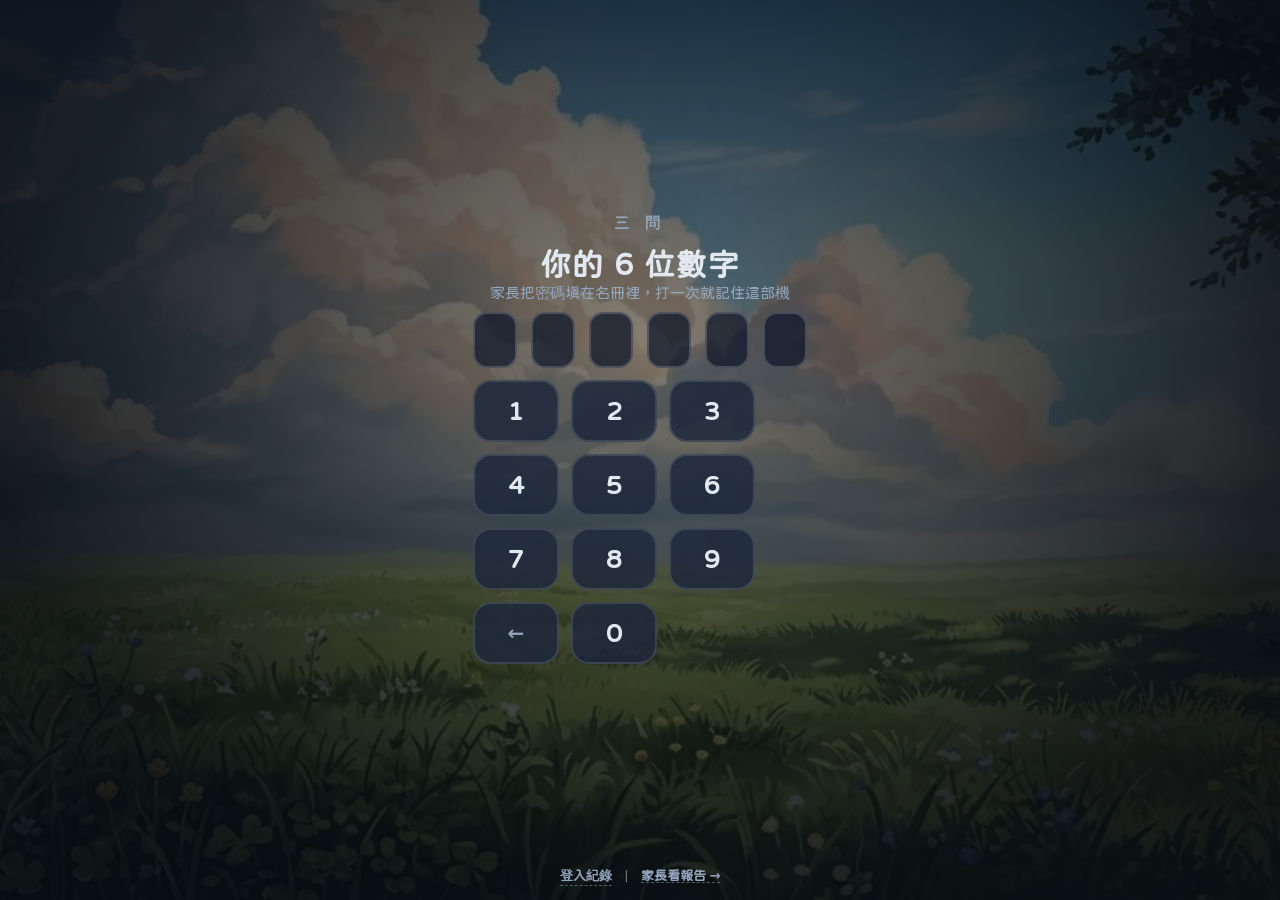
==== index.html @ d524c6a1 "token: switch to deployed token, auto-upgrade stale placeholder" ====
<!DOCTYPE html>
<html lang="zh-Hant">
<head>
<meta charset="utf-8">
<meta name="viewport" content="width=device-width,initial-scale=1,viewport-fit=cover">
<link rel="icon" href="data:image/svg+xml,%3Csvg xmlns='http://www.w3.org/2000/svg' viewBox='0 0 100 100'%3E%3Ctext y='.9em' font-size='90'%3E%F0%9F%90%B2%3C/text%3E%3C/svg%3E">
<title>三問 · 登入</title>
<link rel="stylesheet" href="fonts/theme.css">
<style>
  *{box-sizing:border-box;-webkit-tap-highlight-color:transparent}
  html,body{height:100%}
  body{margin:0;background:#0b1220;color:#e2e8f0;overflow:hidden;
       font-family:"Huninn","Microsoft JhengHei",system-ui,sans-serif}
  #bg{position:fixed;inset:0;background:url('images/bg_farm.webp') center bottom/auto 143% no-repeat;
      filter:brightness(.55) saturate(.95)}
  #bg::after{content:"";position:absolute;inset:0;
      background:radial-gradient(ellipse at 50% 38%,rgba(11,18,32,.05),rgba(11,18,32,.82) 74%)}

  .wrap{position:relative;height:100%;display:flex;flex-direction:column;
        align-items:center;justify-content:center;padding:24px;gap:16px;text-align:center}

  .brand{font-size:15px;letter-spacing:6px;color:#93a4bd;font-weight:800;
         user-select:none;-webkit-user-select:none;cursor:default}
  h1{margin:0;font-size:clamp(24px,3.4vmin,34px);font-weight:900;letter-spacing:1px}
  .sub{margin:0;color:#93a4bd;font-size:15px;line-height:1.7}

  /* ── 6 位數 ── */
  .dots{display:flex;gap:14px;margin:6px 0 2px}
  .dot{width:44px;height:56px;border-radius:14px;border:2px solid rgba(255,255,255,.18);
       background:rgba(15,23,42,.72);display:flex;align-items:center;justify-content:center;
       font-size:26px;font-weight:900;color:#fbbf24;transition:.14s}
  .dot.on{border-color:#fbbf24;box-shadow:0 0 0 3px rgba(251,191,36,.14)}
  .pad{display:grid;grid-template-columns:repeat(3,minmax(0,86px));gap:12px;margin-top:12px}
  .key{height:62px;border-radius:18px;border:2px solid rgba(255,255,255,.12);
       background:rgba(30,41,59,.85);color:#e2e8f0;font-size:26px;font-weight:900;cursor:pointer;
       font-family:inherit;transition:transform .1s,background .12s}
  .key:hover{background:rgba(51,65,85,.95)}
  .key:active{transform:scale(.93)}
  .key.fn{font-size:20px;color:#94a3b8}
  .shake{animation:shk .34s}
  @keyframes shk{0%,100%{transform:translateX(0)}25%{transform:translateX(-9px)}75%{transform:translateX(9px)}}

  .err{color:#fca5a5;font-size:14px;font-weight:800;min-height:22px;max-width:520px;line-height:1.6}
  .hint{color:#64748b;font-size:13px;max-width:520px;line-height:1.8}

  /* ── 歡迎回來 ── */
  #hello{display:flex;flex-direction:column;align-items:center;gap:10px}
  #hello .ava{font-size:76px;line-height:1;filter:drop-shadow(0 0 24px rgba(251,191,36,.55))}
  #hello .nm{font-size:clamp(26px,4vmin,40px);font-weight:900}
  #hello .gd{font-size:14px;color:#93a4bd;font-weight:800}
  .go{margin-top:6px;padding:14px 34px;border-radius:999px;border:0;cursor:pointer;
      font-family:inherit;font-size:20px;font-weight:900;color:#3b2405;
      background:linear-gradient(180deg,#fde047,#f59e0b);box-shadow:0 10px 26px rgba(245,158,11,.35)}
  .go:active{transform:scale(.96)}

  footer{position:fixed;left:0;right:0;bottom:14px;text-align:center;font-size:13px;color:#64748b}
  footer a,footer button{color:#93a4bd;font-weight:800;text-decoration:none;
        border:0;border-bottom:1px dashed rgba(147,164,189,.5);background:none;
        font-family:inherit;font-size:13px;cursor:pointer;padding:0}
  footer a:hover,footer button:hover{color:#fbbf24;border-color:#fbbf24}

  /* ── 登入紀錄 ── */
  #logMask{position:fixed;inset:0;z-index:60;background:rgba(5,9,16,.72);
           display:flex;align-items:center;justify-content:center;padding:24px}
  #logBox{width:min(560px,100%);max-height:70vh;overflow:auto;background:#0f172a;
          border:2px solid rgba(255,255,255,.14);border-radius:20px;padding:18px 20px;text-align:left}
  #logBox h3{margin:0 0 4px;font-size:18px}
  #logBox p{margin:0 0 12px;font-size:12.5px;color:#7f8ea8;line-height:1.6}
  #logBox .row{display:flex;gap:10px;align-items:baseline;padding:9px 0;
               border-top:1px solid rgba(255,255,255,.07);font-size:13.5px}
  #logBox .row b{color:#e2e8f0}
  #logBox .row i{font-style:normal;color:#7f8ea8;font-size:12px}
  #logBox .empty{color:#64748b;font-size:13px;padding:14px 0}
  #logBox .x{float:right;border:0;background:rgba(255,255,255,.08);color:#cbd5e1;
             border-radius:10px;padding:6px 12px;font-family:inherit;font-weight:800;cursor:pointer}

  /* ── 家長：解除綁定 ── */
  #ubMask{position:fixed;inset:0;z-index:70;background:rgba(5,9,16,.82);
          display:flex;align-items:center;justify-content:center;padding:24px}
  #ubBox{width:min(480px,100%);background:#0f172a;border:2px solid rgba(255,255,255,.14);
         border-radius:20px;padding:22px;text-align:left}
  #ubBox h3{margin:0 0 8px;font-size:19px}
  #ubBox p{margin:0 0 14px;font-size:13.5px;color:#94a3b8;line-height:1.8}
  #ubBox .row{display:flex;gap:10px;margin-top:14px}
  #ubBox .btn{flex:1;padding:12px;border-radius:14px;border:2px solid rgba(255,255,255,.14);
              background:rgba(30,41,59,.9);color:#e2e8f0;font-family:inherit;font-weight:900;
              font-size:15px;cursor:pointer}
  #ubBox .btn.danger{background:rgba(127,29,29,.55);border-color:rgba(248,113,113,.5);color:#fecaca}
  #ubBox .btn:active{transform:scale(.97)}
  #ubBox input{width:100%;padding:14px;border-radius:14px;border:2px solid rgba(255,255,255,.16);
               background:rgba(2,6,23,.7);color:#fbbf24;font-family:inherit;font-size:24px;
               font-weight:900;letter-spacing:10px;text-align:center}

  .hidden{display:none !important}
</style>
</head>
<body>
<div id="bg"></div>

<div class="wrap">
  <div class="brand" id="brand">三 問</div>

  <!-- ① 已綁定：歡迎回來 -->
  <section id="stepHello" class="hidden">
    <div id="hello">
      <span class="ava" id="hAva">🐲</span>
      <span class="nm" id="hName">小明</span>
      <span class="gd" id="hGrade"></span>
      <button class="go" id="hGo" type="button">開始玩 →</button>
      <span class="hint" style="margin-top:10px;font-size:12px;color:#64748b">這部機已經記住你，下次開頁不用再打數字</span>
    </div>
  </section>

  <!-- ② 未綁定：輸入 6 位數字 -->
  <section id="stepKey" class="hidden">
    <h1>你的 6 位數字</h1>
    <p class="sub" id="keySub">家長把密碼填在名冊裡，打一次就記住這部機</p>
    <div class="dots" id="dots"></div>
    <div class="pad" id="pad"></div>
    <div class="err" id="err"></div>
  </section>
</div>

<footer>
  <button id="logOpen" type="button">登入紀錄</button>　|　<a href="parent.html">家長看報告 →</a>
</footer>

<div id="logMask" class="hidden">
  <div id="logBox">
    <button class="x" id="logClose" type="button">關閉</button>
    <h3>登入紀錄</h3>
    <p>這部機什麼時候、用哪個密碼登入過。要換人：長按首頁的「三 問」3 秒。</p>
    <div id="logRows"></div>
  </div>
</div>

<div id="ubMask" class="hidden">
  <div id="ubBox">
    <h3>解除這部機的綁定？</h3>
    <p>解除之後要重新輸入 6 位數字才能玩。小朋友的星星、寵物不會被刪。</p>
    <input id="ubCode" type="tel" inputmode="numeric" maxlength="6" placeholder="再打一次 6 位數">
    <div class="err" id="ubErr" style="margin-top:8px"></div>
    <div class="row">
      <button class="btn" id="ubCancel" type="button">取消</button>
      <button class="btn danger" id="ubOk" type="button">解除綁定</button>
    </div>
  </div>
</div>

<script src="player.js"></script>
<script>
(function () {
  var LOG_KEY = 'dsh__login_log';
  var QA_KEY = 'dsh_qa';
  var DEFAULT_GAS = 'https://script.google.com/macros/s/AKfycbydbycnfQsKkirktxFhKOB9p847SlW3e7Jd8oudLykEgkh_zp4ATPde4XIc476JcWNl/exec';
  var DEFAULT_TOKEN = 'IidSHWtXoAU4RfyDZrlhYeTQq6gxFm5j7JkuVwGC';

  var stepHello = document.getElementById('stepHello');
  var stepKey = document.getElementById('stepKey');
  var dotsEl = document.getElementById('dots');
  var errEl = document.getElementById('err');
  var keySub = document.getElementById('keySub');
  var buf = '';
  var busy = false;
  var failCount = 0;

  /* ── GAS 連線設定：優先用挑戰頁那組 ─────────────────────── */
  function gasCfg() {
    var o = {};
    try { o = JSON.parse(localStorage.getItem(QA_KEY) || '{}'); } catch (e) {}
    /* 網址可以臨時用 ?gas=<新網址>&token=<新token> 覆寫（會被記住） */
    var qs = new URLSearchParams(location.search);
    if (qs.get('gas')) {
      o.url = qs.get('gas');
      if (qs.get('token')) o.token = qs.get('token');
      try { localStorage.setItem(QA_KEY, JSON.stringify({ url: o.url, token: o.token || DEFAULT_TOKEN, uid: o.uid || 'kid01', pin: o.pin || '', on: true })); } catch (e) {}
    }
    return { url: o.url || DEFAULT_GAS, token: (o.token && o.token !== 'CHANGE_ME_TO_A_RANDOM_LONG_STRING') ? o.token : DEFAULT_TOKEN };
  }

  function gasHost() {
    var u = gasCfg().url || '';
    var m = u.match(/\/macros\/s\/([A-Za-z0-9_-]{8,})/);
    return m ? ('…' + m[1].slice(-6)) : u.slice(0, 32);
  }

  function post(body) {
    var c = gasCfg();
    body.token = c.token;
    return fetch(c.url, {
      method: 'POST',
      headers: { 'Content-Type': 'text/plain;charset=utf-8' },
      body: JSON.stringify(body),
      redirect: 'follow'
    }).then(function (r) { return r.json(); });
  }

  /* ── 登入紀錄 ────────────────────────────────────────────── */
  function pushLogin(st) {
    var rows = [];
    try { rows = JSON.parse(localStorage.getItem(LOG_KEY) || '[]'); } catch (e) {}
    rows.push({ t: Date.now(), id: st.id, name: st.name || '', ua: navigator.userAgent.slice(0, 120) });
    if (rows.length > 60) rows = rows.slice(-60);
    localStorage.setItem(LOG_KEY, JSON.stringify(rows));
  }

  function ago(ts) {
    var d = Date.now() - ts;
    if (d < 60000) return '剛剛';
    if (d < 3600000) return Math.floor(d / 60000) + ' 分鐘前';
    if (d < 86400000) return Math.floor(d / 3600000) + ' 小時前';
    return Math.floor(d / 86400000) + ' 天前';
  }

  /* ── 鍵盤 ────────────────────────────────────────────────── */
  for (var i = 0; i < 6; i++) {
    var d = document.createElement('span');
    d.className = 'dot';
    dotsEl.appendChild(d);
  }
  var dots = dotsEl.children;

  function paint() {
    for (var i = 0; i < 6; i++) {
      var on = i < buf.length;
      dots[i].classList.toggle('on', on);
      dots[i].textContent = on ? '●' : '';
    }
  }
  paint();

  /* 錯誤訊息裡的「先用示範帳號」是每次重畫的，用委派接 */
  errEl.addEventListener('click', function (e) {
    var a = e.target && e.target.closest ? e.target.closest('#demoGo') : null;
    if (a) { e.preventDefault(); bindDemo(); }
  });

  var pad = document.getElementById('pad');
  ['1', '2', '3', '4', '5', '6', '7', '8', '9', '←', '0', ''].forEach(function (k) {
    var b = document.createElement('button');
    b.type = 'button';
    if (!k) { b.style.visibility = 'hidden'; pad.appendChild(b); return; }
    b.className = 'key' + (k === '←' ? ' fn' : '');
    b.textContent = k;
    b.addEventListener('click', function () {
      if (busy) return;
      if (k === '←') { buf = buf.slice(0, -1); paint(); errEl.textContent = ''; return; }
      if (buf.length >= 6) return;
      buf += k; paint(); errEl.textContent = '';
      if (buf.length === 6) submit();
    });
    pad.appendChild(b);
  });

  document.addEventListener('keydown', function (e) {
    if (stepKey.classList.contains('hidden') || busy) return;
    if (/^[0-9]$/.test(e.key)) {
      if (buf.length < 6) { buf += e.key; paint(); if (buf.length === 6) submit(); }
    } else if (e.key === 'Backspace') { buf = buf.slice(0, -1); paint(); }
  });

  function shake() {
    dotsEl.classList.remove('shake');
    void dotsEl.offsetWidth;
    dotsEl.classList.add('shake');
  }

  function submit() {
    if (busy) return;
    if (buf.length !== 6) { errEl.textContent = '要 6 位數字'; return; }
    busy = true;
    errEl.textContent = '正在核對…';
    keySub.textContent = '第一次會慢一點，之後就自動進來了';

    post({ action: 'login', pin: buf }).then(function (r) {
      if (r && r.ok && r.student && r.student.id) {
        done(r.student);
        return;
      }
      busy = false;
      failCount++;
      shake();
      buf = ''; paint();
      var msg;
      if (r && r.error === 'token 錯誤') {
        msg = '連上了，但 token 不對。請家長在 GAS 把 CONFIG.TOKEN 改成跟網頁一樣。';
      } else if (r && /未知 action/.test(r.error)) {
        msg = '名冊還沒開通：GAS 那個部署還是舊版（' + gasHost() + '）。' +
              '要「管理部署 → 編輯 → 版本選新版本 → 部署」，網址才不會變。';
      } else if (r && r.error) {
        msg = r.error;
      } else {
        msg = '核對不到，再試一次。';
      }
      errEl.innerHTML = msg + '<br>' + demoLink();
    }).catch(function () {
      busy = false;
      failCount++;
      shake();
      buf = ''; paint();
      errEl.innerHTML = '連不上名冊（網絡或 GAS 沒開）。<br>' + demoLink();
    });
  }

  /* 錯誤時都給一條「先用示範帳號」的後路 */
  function demoLink() {
    return '<a href="#" id="demoGo" style="color:#fbbf24">先用示範帳號玩 →</a>';
  }

  function bindDemo() {
    done({ id: 'demo_a', name: '陳小明', nick: '小明', emoji: '🐲', grade: '示範帳號' });
  }

  function done(st) {
    Player.bind(st);
    pushLogin(st);
    location.href = 'community.html';
  }

  /* ── 已綁定：歡迎回來 ────────────────────────────────────── */
  function showHello() {
    var m = Player.meta();
    document.getElementById('hAva').textContent = m.emoji;
    document.getElementById('hName').textContent = m.nick || m.name;
    document.getElementById('hGrade').textContent = m.tag || '';
    stepKey.classList.add('hidden');
    stepHello.classList.remove('hidden');
    document.getElementById('hGo').addEventListener('click', function () {
      location.href = 'community.html';
    });
  }

  if (Player.bound()) {
    showHello();
  } else {
    stepHello.classList.add('hidden');
    stepKey.classList.remove('hidden');
  }

  /* ── 家長：長按「三 問」3 秒 → 解除綁定 ─────────────────── */
  var brand = document.getElementById('brand');
  var holdTimer = null;
  function startHold() {
    if (!Player.bound()) return;
    holdTimer = setTimeout(function () {
      document.getElementById('ubMask').classList.remove('hidden');
      document.getElementById('ubCode').value = '';
      document.getElementById('ubErr').textContent = '';
    }, 2500);
  }
  function endHold() { clearTimeout(holdTimer); }
  brand.addEventListener('pointerdown', startHold);
  brand.addEventListener('pointerup', endHold);
  brand.addEventListener('pointerleave', endHold);
  brand.addEventListener('pointercancel', endHold);

  document.getElementById('ubCancel').addEventListener('click', function () {
    document.getElementById('ubMask').classList.add('hidden');
  });
  document.getElementById('ubOk').addEventListener('click', function () {
    var code = (document.getElementById('ubCode').value || '').trim();
    var ubErr = document.getElementById('ubErr');
    if (!/^\d{6}$/.test(code)) { ubErr.textContent = '要 6 位數字'; return; }
    ubErr.textContent = '核對中…';
    post({ action: 'login', pin: code }).then(function (r) {
      var m = Player.meta();
      if (r && r.ok && r.student && String(r.student.id) === String(m.id)) {
        Player.unbind();
        location.reload();
      } else {
        ubErr.textContent = '這不是這位小朋友的密碼。';
      }
    }).catch(function () {
      /* 連不上就接受本機已有的綁定（避免被鎖在外面） */
      Player.unbind();
      location.reload();
    });
  });

  /* ── 登入紀錄 ────────────────────────────────────────────── */
  var logMask = document.getElementById('logMask');
  document.getElementById('logOpen').addEventListener('click', function () {
    var rows = [];
    try { rows = JSON.parse(localStorage.getItem(LOG_KEY) || '[]'); } catch (e) {}
    var box = document.getElementById('logRows');
    if (!rows.length) {
      box.innerHTML = '<div class="empty">還沒有紀錄。登入一次就會出現在這裡。</div>';
    } else {
      box.innerHTML = rows.slice(-20).reverse().map(function (r) {
        var d = new Date(r.t);
        var hh = ('0' + d.getHours()).slice(-2) + ':' + ('0' + d.getMinutes()).slice(-2);
        return '<div class="row"><b>' + (r.name || r.id) + '</b>' +
          '<i>' + (d.getMonth() + 1) + '/' + d.getDate() + ' ' + hh + '</i>' +
          '<i>' + ago(r.t) + '</i></div>';
      }).join('');
    }
    logMask.classList.remove('hidden');
  });
  document.getElementById('logClose').addEventListener('click', function () {
    logMask.classList.add('hidden');
  });
  logMask.addEventListener('click', function (e) {
    if (e.target === logMask) logMask.classList.add('hidden');
  });
})();
</script>
</body>
</html>
---- fonts/theme.css ----
/* ─────────────────────────────────────────────────────────────
   共用主題：粉圓體（jf open 粉圓，OFL）＋ 放大、加粗的介面字
   這個檔案一定要放在各頁原本的 <style> 之後，才會覆蓋原本的字級。
   字型已裁成「只含介面用到的字」，117 KB；出現沒裁到的字會自動退回系統字型。
   ───────────────────────────────────────────────────────────── */

/* 數字／英文字用 Fredoka（圓胖、有份量），中文字仍然用粉圓體。
   unicode-range 只圈 ASCII，所以中文字不會被它搶走。 */
@font-face {
  font-family: "Digits";
  src: url("fredoka.woff2") format("woff2");
  font-weight: 300 700;
  font-display: swap;
  unicode-range: U+0020-007E;
}

@font-face {
  font-family: "Huninn";
  src: url("huninn-sub.woff2") format("woff2");
  /* 只宣告一個字重，讓 font-weight:800/900 由瀏覽器合成粗體（粉圓體本身偏圓，合成後更「肥」） */
  font-weight: 400;
  font-display: swap;
}

body, button, input, select, textarea {
  font-family: "Digits", "Huninn", "Microsoft JhengHei", "Noto Sans TC", "PingFang TC", system-ui, sans-serif;
}

/* ── 大字再加粗一層（粉圓體只有一個字重，用描邊把它撐「肥」） ── */
#qText,
.opt,
.gtitle,
#panel .name,
#picker h2,
.gcard .nm,
#gameTitle,
#title,
.cgTitle,
#unitPanel h2,
#dexPanel h2,
#qaPanel h2,
#stdTitle {
  -webkit-text-stroke: 0.55px currentColor;
  paint-order: stroke fill;
}

/* ── 寵物社區 ───────────────────────────────────────────── */
.gtitle            { font-size: 24px !important; letter-spacing: .01em; }
.gsub              { font-size: 15px !important; }
#panel .name       { font-size: 26px !important; }
#panel .form       { font-size: 16px !important; }
#panel .mood       { font-size: 19px !important; }
#panel button      { font-size: 20px !important; padding: 12px 16px !important; }
#panel .ptxt       { font-size: 15px !important; }
.chip .nm          { font-size: 14px !important; }
#farmHint          { font-size: clamp(17px, 2.6vmin, 21px) !important; }
#petBar .chip      { min-width: 72px; }
.pet .bubble       { font-size: 17px !important; }
#hbEmpty           { font-size: 15px !important; }
.hbNote            { font-size: 13px !important; }
#hbCount           { font-size: 15px !important; }
#kidPanel h3       { font-size: 19px !important; }
#kidPanel p        { font-size: 14px !important; }
#kidName           { font-size: 17px !important; }
#kidBtns button    { font-size: 15px !important; }
.cgTitle           { font-size: clamp(26px, 4vmin, 38px) !important; }
.cgSub             { font-size: 17px !important; }
.cgHint            { font-size: 15px !important; }

/* ── 挑戰頁 ────────────────────────────────────────────── */
#topbar h1         { font-size: 20px !important; }
#stars             { font-size: 17px !important; }
#qText             { font-size: 30px !important; }
#qText.long        { font-size: 22px !important; }
#qText.xlong       { font-size: 19px !important; line-height: 1.7 !important; }
.opt               { font-size: 27px !important; padding: 16px 8px !important; }
#feedback          { font-size: 16px !important; }
#qMeta             { font-size: 13.5px !important; }
.fighter .tag      { font-size: 13px !important; }
#padHead b         { font-size: 16px !important; }
#padHead span      { font-size: 12.5px !important; }
#padHead button    { font-size: 13px !important; padding: 6px 13px !important; }
#unitBtn           { font-size: 14px !important; padding: 7px 15px !important; }
#unitPanel h2,
#qaPanel h2,
#dexPanel h2       { font-size: 19px !important; }
.unitGrade         { font-size: 14px !important; }
.unitItem          { font-size: 15px !important; }
.unitItem small    { font-size: 12px !important; }
.qaBtns button     { font-size: 14px !important; }
.dexCell .nm       { font-size: 12.5px !important; }
.dexCell .st       { font-size: 11px !important; }
#combo             { font-size: 15px !important; }
.dmg               { font-size: 38px !important; }

/* ── 遊樂場 ────────────────────────────────────────────── */
#title             { font-size: 20px !important; }
#title small       { font-size: 12px !important; }
#picker h2         { font-size: 24px !important; }
#picker p          { font-size: 14.5px !important; }
.gcard .nm         { font-size: 21px !important; }
.gcard .ds         { font-size: 13.5px !important; }
.gcard .tg         { font-size: 12.5px !important; }
#gameTitle         { font-size: 20px !important; }
#gameSub           { font-size: 13px !important; }
#status            { font-size: 17px !important; }
.lbl               { font-size: 12.5px !important; }
.dbtn              { font-size: 14px !important; padding: 9px 0 !important; }
.btn               { font-size: 15px !important; padding: 12px 0 !important; }
#winsBox           { font-size: 13.5px !important; }
#petSide .say      { font-size: 13.5px !important; }
#ovMsg             { font-size: 22px !important; }
#ovSub             { font-size: 15px !important; }
#ovBtns .btn       { font-size: 15px !important; }

/* ── 寫字練習 ──────────────────────────────────────────── */
#say               { font-size: 15px !important; }
#progTxt           { font-size: 14px !important; }
.chipBtn           { font-size: 22px !important; }
#btnShow, #btnRedo { font-size: 15px !important; }
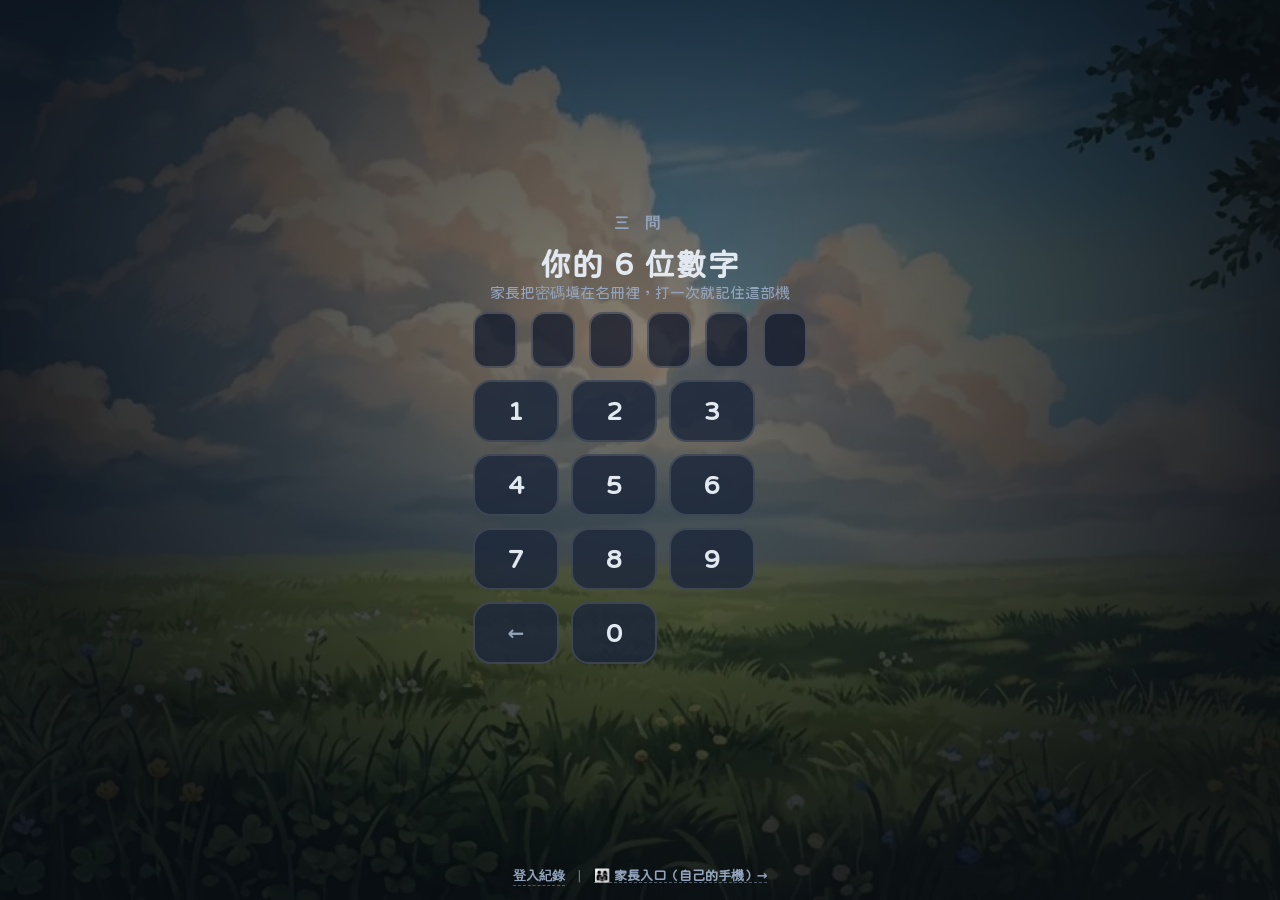
==== commit b2a07e12: "parent.html 家長獨立入口(PIN->家庭)、孩子切換;index 家長入口文案" ====
--- a/index.html
+++ b/index.html
@@ -122,7 +122,7 @@
 </div>
 
 <footer>
-  <button id="logOpen" type="button">登入紀錄</button>　|　<a href="parent.html">家長看報告 →</a>
+  <button id="logOpen" type="button">登入紀錄</button>　|　<a href="parent.html">👨‍👩‍👧 家長入口（自己的手機）→</a>
 </footer>
 
 <div id="logMask" class="hidden">
@@ -163,6 +163,7 @@
   var buf = '';
   var busy = false;
   var failCount = 0;
+  var netFail = false;
 
   /* ── GAS 連線設定：優先用挑戰頁那組 ─────────────────────── */
   function gasCfg() {
@@ -295,6 +296,7 @@
       errEl.innerHTML = msg + '<br>' + demoLink();
     }).catch(function () {
       busy = false;
+      netFail = true;
       failCount++;
       shake();
       buf = ''; paint();
@@ -302,8 +304,9 @@
     });
   }
 
-  /* 錯誤時都給一條「先用示範帳號」的後路 */
+  /* 連續打錯 3 次或連不上，才給「先用示範帳號」的後路（避免小孩亂按就進去） */
   function demoLink() {
+    if (!netFail && failCount < 3) return '';
     return '<a href="#" id="demoGo" style="color:#fbbf24">先用示範帳號玩 →</a>';
   }
 
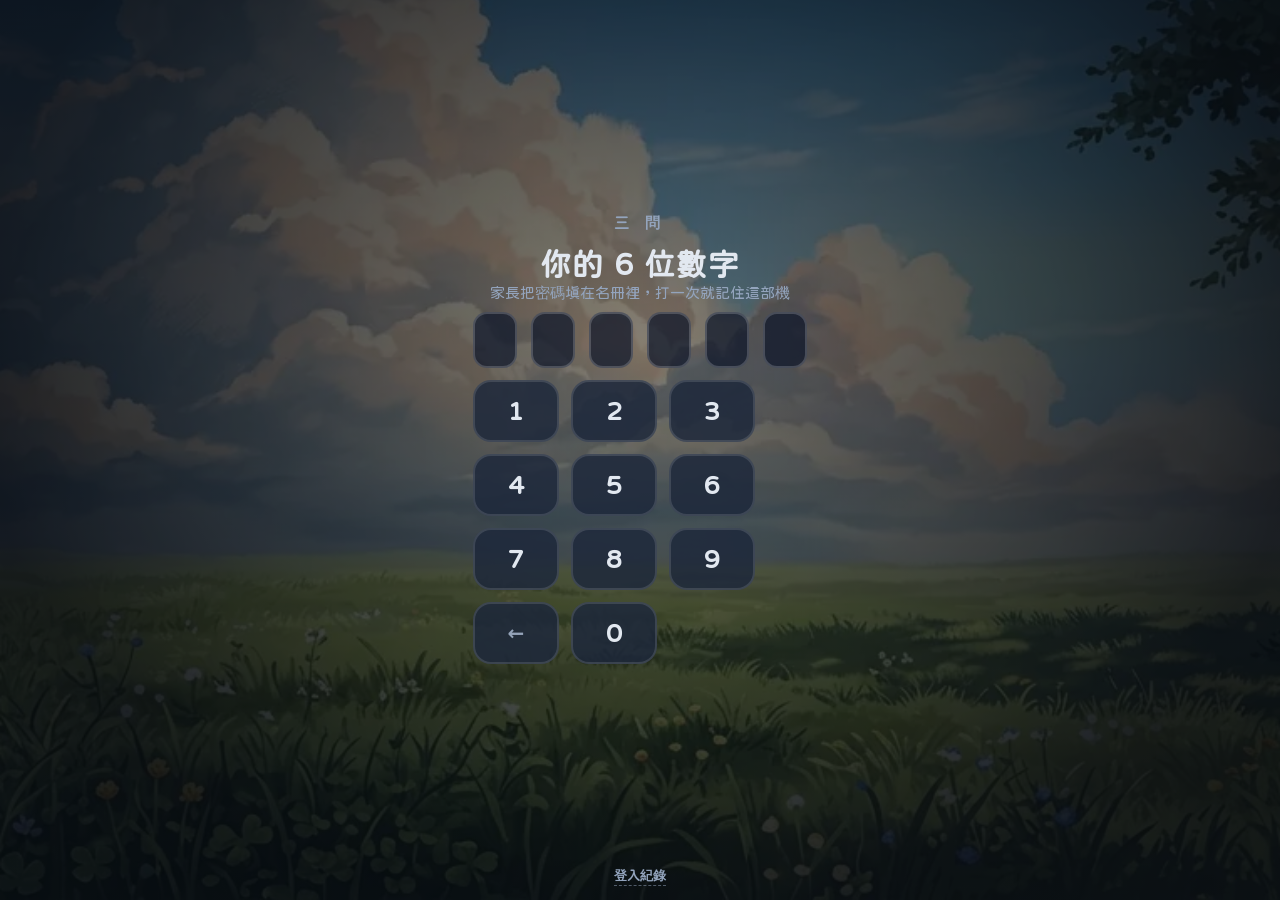
==== commit d4d072ac: "index 移除家長入口(獨立入口)" ====
--- a/index.html
+++ b/index.html
@@ -122,7 +122,7 @@
 </div>
 
 <footer>
-  <button id="logOpen" type="button">登入紀錄</button>　|　<a href="parent.html">👨‍👩‍👧 家長入口（自己的手機）→</a>
+  <button id="logOpen" type="button">登入紀錄</button>
 </footer>
 
 <div id="logMask" class="hidden">
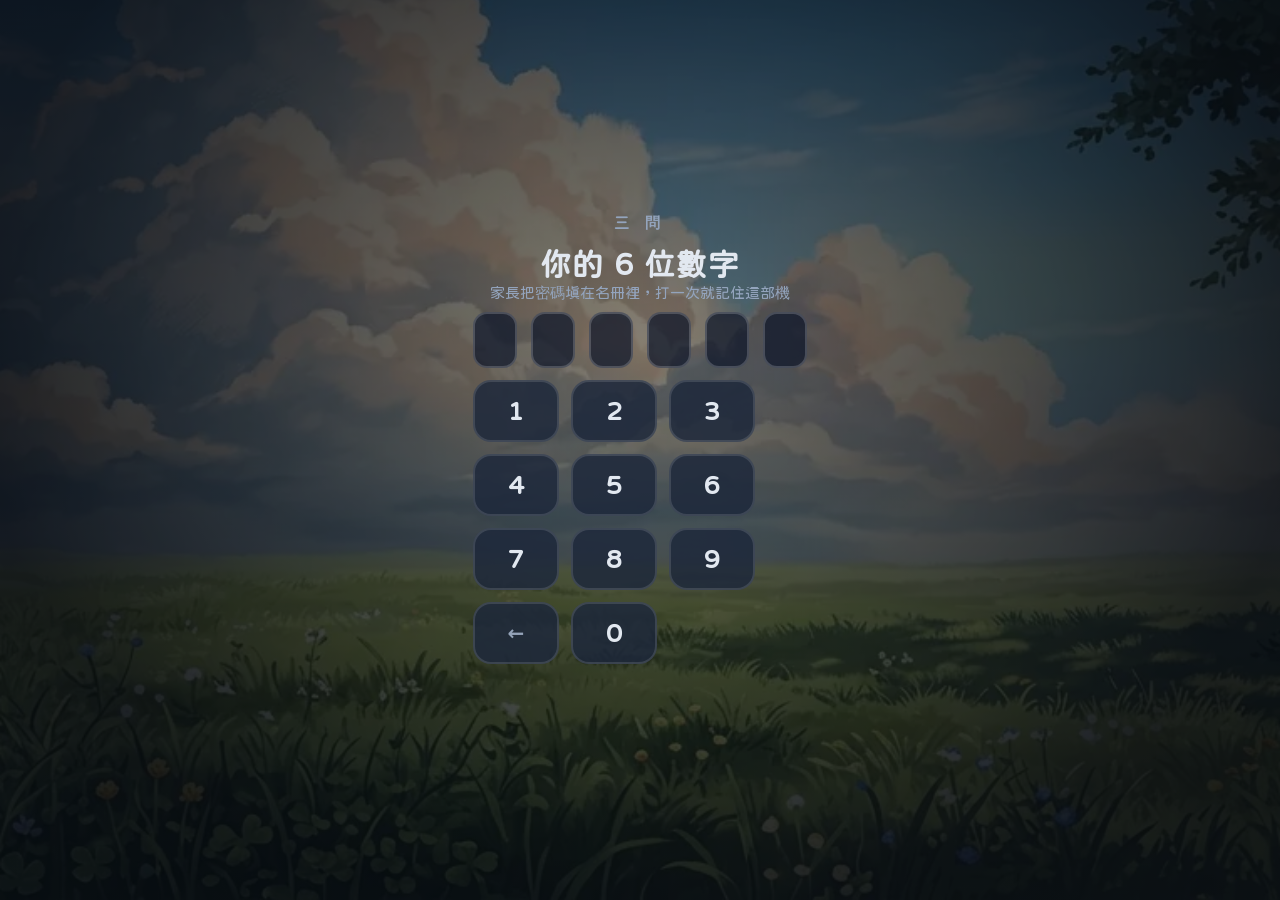
==== commit 0605599d: "打磨批1+批2+#7#8#9: 移除孩子頁家長入口/清技術字/修FAMILY_ID鎖死/修斷網解綁+netFail/作弊後門僅開發者;答對暴擊;排詞選項溢出降2欄;過章單儀式;計分板補遊玩時間" ====
--- a/index.html
+++ b/index.html
@@ -121,18 +121,7 @@
   </section>
 </div>
 
-<footer>
-  <button id="logOpen" type="button">登入紀錄</button>
-</footer>
-
-<div id="logMask" class="hidden">
-  <div id="logBox">
-    <button class="x" id="logClose" type="button">關閉</button>
-    <h3>登入紀錄</h3>
-    <p>這部機什麼時候、用哪個密碼登入過。要換人：長按首頁的「三 問」3 秒。</p>
-    <div id="logRows"></div>
-  </div>
-</div>
+<footer></footer>
 
 <div id="ubMask" class="hidden">
   <div id="ubBox">
@@ -270,6 +259,7 @@
     if (busy) return;
     if (buf.length !== 6) { errEl.textContent = '要 6 位數字'; return; }
     busy = true;
+    netFail = false;
     errEl.textContent = '正在核對…';
     keySub.textContent = '第一次會慢一點，之後就自動進來了';
 
@@ -283,24 +273,23 @@
       shake();
       buf = ''; paint();
       var msg;
-      if (r && r.error === 'token 錯誤') {
-        msg = '連上了，但 token 不對。請家長在 GAS 把 CONFIG.TOKEN 改成跟網頁一樣。';
-      } else if (r && /未知 action/.test(r.error)) {
-        msg = '名冊還沒開通：GAS 那個部署還是舊版（' + gasHost() + '）。' +
-              '要「管理部署 → 編輯 → 版本選新版本 → 部署」，網址才不會變。';
+      if (r && r.error === '帳號已停用') {
+        msg = '這個帳號休息了，請找大人。';
       } else if (r && r.error) {
-        msg = r.error;
+        msg = '數字不對，再試一次。';
       } else {
         msg = '核對不到，再試一次。';
       }
-      errEl.innerHTML = msg + '<br>' + demoLink();
+      errEl.textContent = msg;
+      if (demoLink()) { errEl.insertAdjacentHTML('beforeend', '<br>' + demoLink()); }
     }).catch(function () {
       busy = false;
       netFail = true;
       failCount++;
       shake();
       buf = ''; paint();
-      errEl.innerHTML = '連不上名冊（網絡或 GAS 沒開）。<br>' + demoLink();
+      errEl.textContent = '連不上，檢查一下有沒有網絡。';
+      if (demoLink()) errEl.insertAdjacentHTML('beforeend', '<br>' + demoLink());
     });
   }
 
@@ -374,36 +363,9 @@
         ubErr.textContent = '這不是這位小朋友的密碼。';
       }
     }).catch(function () {
-      /* 連不上就接受本機已有的綁定（避免被鎖在外面） */
-      Player.unbind();
-      location.reload();
+      /* 連不上就不能核對密碼，不能解除綁定（否則斷網就能繞過 PIN 換人） */
+      ubErr.textContent = '連不上，無法核對。';
     });
-  });
-
-  /* ── 登入紀錄 ────────────────────────────────────────────── */
-  var logMask = document.getElementById('logMask');
-  document.getElementById('logOpen').addEventListener('click', function () {
-    var rows = [];
-    try { rows = JSON.parse(localStorage.getItem(LOG_KEY) || '[]'); } catch (e) {}
-    var box = document.getElementById('logRows');
-    if (!rows.length) {
-      box.innerHTML = '<div class="empty">還沒有紀錄。登入一次就會出現在這裡。</div>';
-    } else {
-      box.innerHTML = rows.slice(-20).reverse().map(function (r) {
-        var d = new Date(r.t);
-        var hh = ('0' + d.getHours()).slice(-2) + ':' + ('0' + d.getMinutes()).slice(-2);
-        return '<div class="row"><b>' + (r.name || r.id) + '</b>' +
-          '<i>' + (d.getMonth() + 1) + '/' + d.getDate() + ' ' + hh + '</i>' +
-          '<i>' + ago(r.t) + '</i></div>';
-      }).join('');
-    }
-    logMask.classList.remove('hidden');
-  });
-  document.getElementById('logClose').addEventListener('click', function () {
-    logMask.classList.add('hidden');
-  });
-  logMask.addEventListener('click', function (e) {
-    if (e.target === logMask) logMask.classList.add('hidden');
   });
 })();
 </script>
